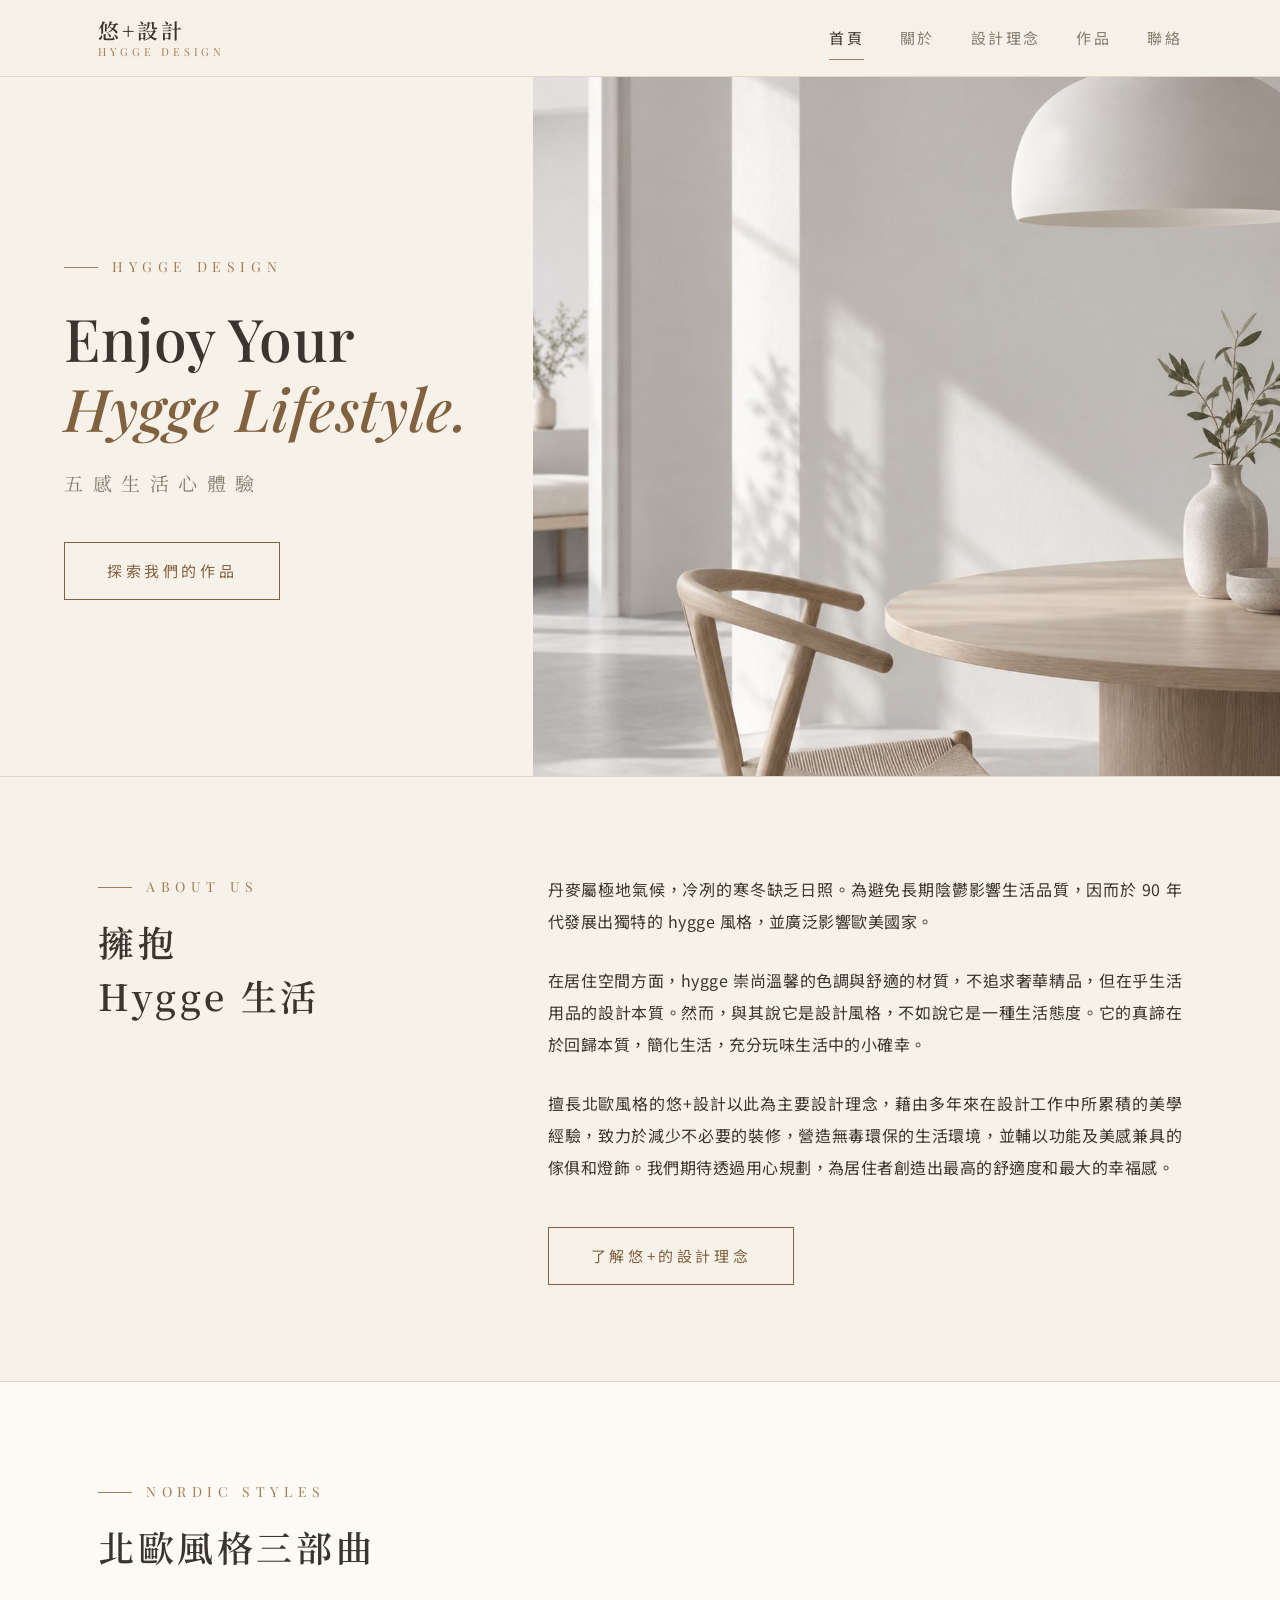
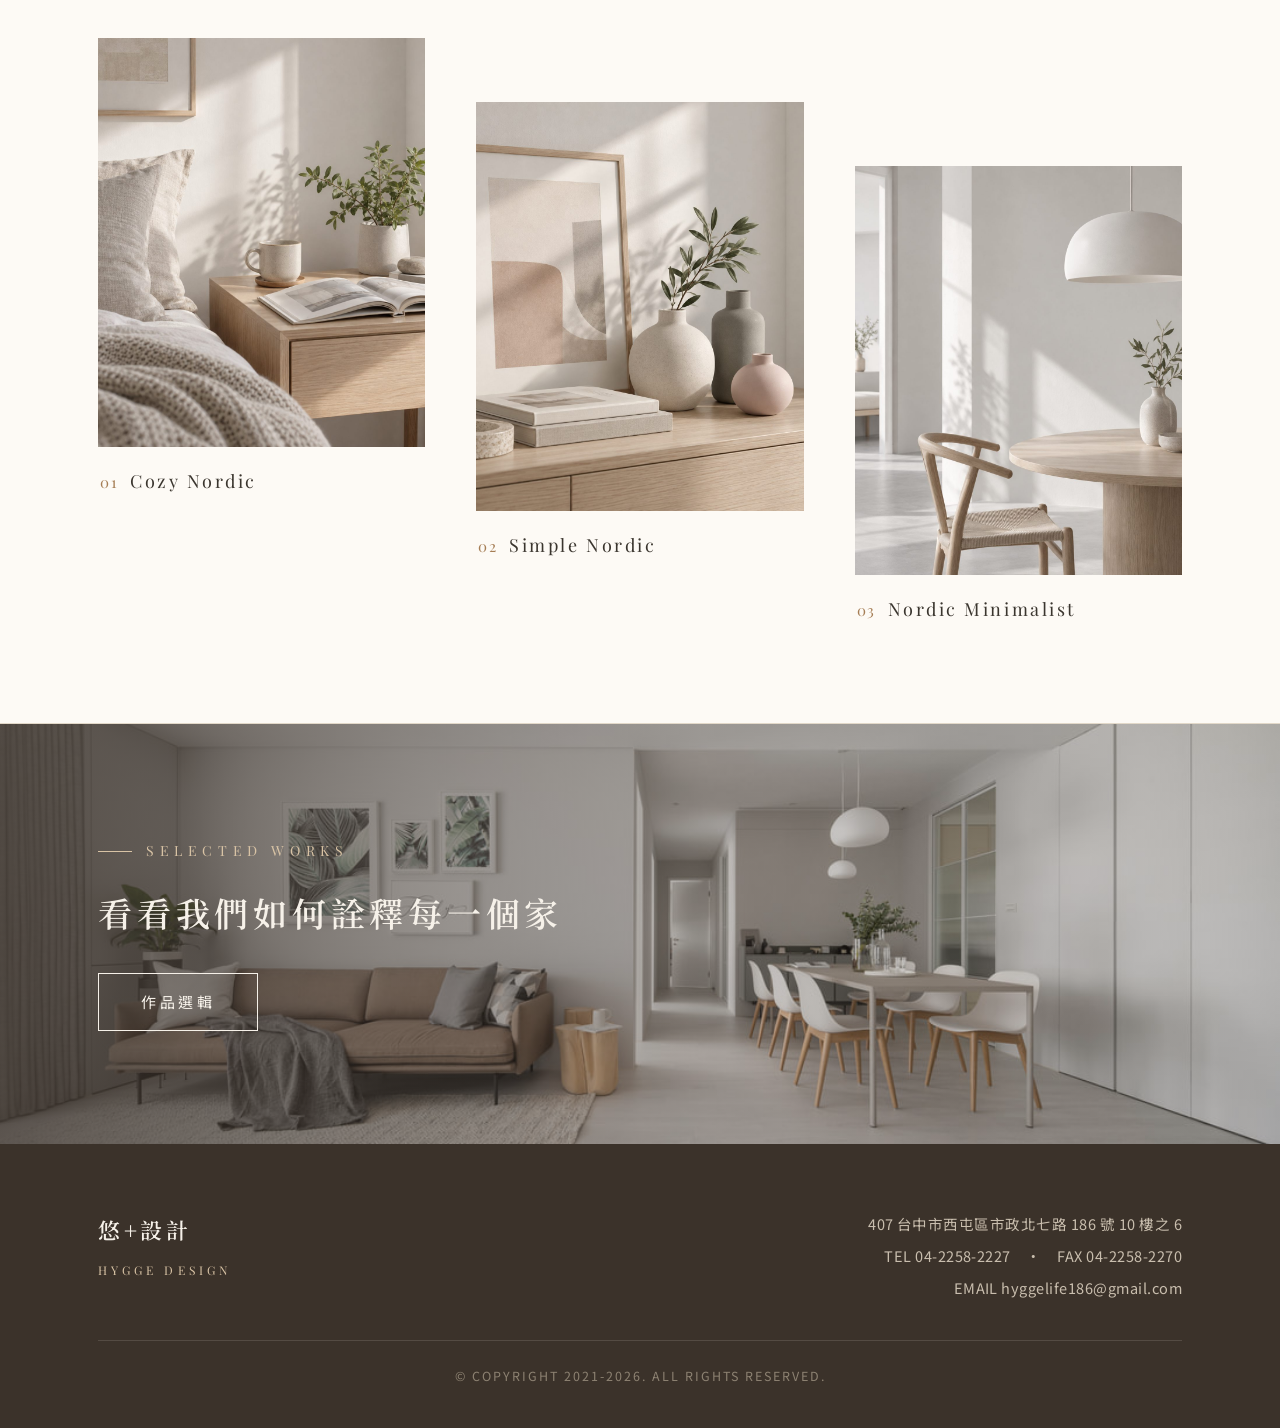
==== index.html @ f3bc7021 "悠+設計 HYGGE DESIGN website Static site rebuilt from the retiring Weebly original, with a local admin " ====
<!DOCTYPE html>
<html lang="zh-Hant">
<head>
<meta charset="utf-8">
<meta name="viewport" content="width=device-width, initial-scale=1">
<title>悠+設計 HYGGE DESIGN - 五感生活心體驗</title>
<meta name="description" content="悠+設計：五感生活心體驗。擅長北歐風格的台中室內設計公司，致力於減少不必要的裝修，營造無毒環保的生活環境。">
<meta name="keywords" content="北歐風,室內設計,hygge,悠+,台中室內設計">
<link rel="canonical" href="https://www.hyggedesign.tw/">
<meta property="og:site_name" content="悠+設計 HYGGE DESIGN">
<meta property="og:title" content="悠+設計 HYGGE DESIGN - 五感生活心體驗">
<meta property="og:description" content="悠+設計：五感生活心體驗。擅長北歐風格的台中室內設計公司，致力於減少不必要的裝修，營造無毒環保的生活環境。">
<meta property="og:url" content="https://www.hyggedesign.tw/">
<meta property="og:image" content="https://www.hyggedesign.tw/assets/img/style-minimal.jpg">
<link rel="icon" href="/assets/favicon.svg" type="image/svg+xml">
<link rel="preconnect" href="https://fonts.googleapis.com">
<link rel="preconnect" href="https://fonts.gstatic.com" crossorigin>
<link href="https://fonts.googleapis.com/css2?family=Noto+Sans+TC:wght@300;400;500;700&family=Noto+Serif+TC:wght@500;600&family=Playfair+Display:wght@500;600&display=swap" rel="stylesheet">
<link rel="stylesheet" href="/assets/style.css">
</head>
<body>

<header class="site-header">
  <div class="container">
    <a class="brand" href="/"><strong>悠+設計</strong><span>Hygge Design</span></a>
    <nav class="site-nav">
      <a href="/" class="active">首頁</a>
      <a href="/about.html">關於</a>
      <a href="/hygge.html">設計理念</a>
      <a href="/works.html">作品</a>
      <a href="/contact.html">聯絡</a>
    </nav>
  </div>
</header>

<section class="hero-split">
  <div class="hero-copy">
    <div class="eyebrow">Hygge Design</div>
    <h1>Enjoy Your<br><em>Hygge Lifestyle.</em></h1>
    <p class="tag">五感生活心體驗</p>
    <div class="btn-row"><a class="btn" href="/works.html">探索我們的作品</a></div>
  </div>
  <div class="hero-media">
    <img src="/assets/img/style-minimal.jpg" alt="">
  </div>
</section>

<section class="section">
  <div class="container split">
    <div class="split-head">
      <div class="eyebrow">About Us</div>
      <h2 class="section-title">擁抱<br>Hygge 生活</h2>
    </div>
    <div>
      <div class="prose">
        <p>丹麥屬極地氣候，冷冽的寒冬缺乏日照。為避免長期陰鬱影響生活品質，因而於 90 年代發展出獨特的 hygge 風格，並廣泛影響歐美國家。</p>
        <p>在居住空間方面，hygge 崇尚溫馨的色調與舒適的材質，不追求奢華精品，但在乎生活用品的設計本質。然而，與其說它是設計風格，不如說它是一種生活態度。它的真諦在於回歸本質，簡化生活，充分玩味生活中的小確幸。</p>
        <p>擅長北歐風格的悠+設計以此為主要設計理念，藉由多年來在設計工作中所累積的美學經驗，致力於減少不必要的裝修，營造無毒環保的生活環境，並輔以功能及美感兼具的傢俱和燈飾。我們期待透過用心規劃，為居住者創造出最高的舒適度和最大的幸福感。</p>
      </div>
      <div class="btn-row"><a class="btn" href="/hygge.html">了解悠+的設計理念</a></div>
    </div>
  </div>
</section>

<section class="section alt">
  <div class="container">
    <div class="eyebrow">Nordic Styles</div>
    <h2 class="section-title">北歐風格三部曲</h2>
    <div class="style-grid">
      <figure class="style-card">
        <div class="ph"><img src="/assets/img/style-cozy.jpg" alt="Cozy Nordic" loading="lazy"></div>
        <figcaption><span class="no">01</span><span class="name">Cozy Nordic</span></figcaption>
      </figure>
      <figure class="style-card">
        <div class="ph"><img src="/assets/img/style-simple.jpg" alt="Simple Nordic" loading="lazy"></div>
        <figcaption><span class="no">02</span><span class="name">Simple Nordic</span></figcaption>
      </figure>
      <figure class="style-card">
        <div class="ph"><img src="/assets/img/style-minimal.jpg" alt="Nordic Minimalist" loading="lazy"></div>
        <figcaption><span class="no">03</span><span class="name">Nordic Minimalist</span></figcaption>
      </figure>
    </div>
  </div>
</section>

<section class="teaser">
  <img src="/assets/img/projects/1/01.jpg" alt="" loading="lazy">
  <div class="container">
    <div class="eyebrow">Selected Works</div>
    <h2>看看我們如何詮釋每一個家</h2>
    <a class="btn" href="/works.html">作品選輯</a>
  </div>
</section>

<footer class="site-footer">
  <div class="container">
    <div class="cols">
      <div class="brandline">悠+設計<span>Hygge Design</span></div>
      <div class="info">
        407 台中市西屯區市政北七路 186 號 10 樓之 6<br>
        TEL <a href="tel:0422582227">04-2258-2227</a>　·　FAX 04-2258-2270<br>
        EMAIL <a href="mailto:hyggelife186@gmail.com">hyggelife186@gmail.com</a>
      </div>
    </div>
    <p class="copy">© COPYRIGHT 2021-2026. ALL RIGHTS RESERVED.</p>
  </div>
</footer>

</body>
</html>
---- assets/style.css ----
/* 悠+設計 HYGGE DESIGN — 前台樣式（溫暖木質編輯風）
   米白底＋大地木色，雜誌式不對稱版面。改後台 admin/ui.html 的主色時記得一起改。 */
:root {
  --bg: #f6f1e9;
  --surface: #fdfaf5;
  --ink: #3a352e;
  --soft: #857c6e;
  --line: #e2d8c8;
  --accent: #a57d54;
  --accent-dark: #82613f;
  --footer-bg: #3b322a;
  --serif: "Playfair Display", "Noto Serif TC", serif;
  --serif-tc: "Noto Serif TC", "Playfair Display", serif;
  --sans: "Noto Sans TC", "PingFang TC", "Microsoft JhengHei", sans-serif;
}
* { box-sizing: border-box; margin: 0; padding: 0; }
html { scroll-behavior: smooth; }
body {
  font-family: var(--sans);
  background: var(--bg);
  color: var(--ink);
  font-size: 16px;
  line-height: 2;
  letter-spacing: 0.03em;
  -webkit-font-smoothing: antialiased;
}
img { max-width: 100%; display: block; }
a { color: inherit; text-decoration: none; }
.container { max-width: 1140px; margin: 0 auto; padding: 0 28px; }
.narrow { max-width: 780px; }

/* ---------- 頁首 ---------- */
.site-header {
  position: sticky; top: 0; z-index: 50;
  background: #f6f1e9e6; backdrop-filter: blur(10px);
  border-bottom: 1px solid var(--line);
}
.site-header .container {
  display: flex; align-items: center; justify-content: space-between;
  height: 76px;
}
.brand { display: flex; flex-direction: column; line-height: 1.3; }
.brand strong { font-family: var(--serif-tc); font-size: 21px; font-weight: 600; letter-spacing: 0.14em; }
.brand span { font-family: var(--serif); font-size: 11px; color: var(--accent); letter-spacing: 0.34em; text-transform: uppercase; }
.site-nav { display: flex; align-items: center; gap: 36px; }
.site-nav a { font-size: 15px; color: var(--soft); letter-spacing: 0.16em; padding: 6px 0; border-bottom: 1.5px solid transparent; transition: color .2s, border-color .2s; }
.site-nav a:hover { color: var(--ink); }
.site-nav a.active { color: var(--ink); border-bottom-color: var(--accent); }

/* ---------- 首頁主視覺（左文右影） ---------- */
.hero-split { display: grid; grid-template-columns: 5fr 7fr; min-height: min(82vh, 700px); border-bottom: 1px solid var(--line); }
.hero-copy {
  display: flex; flex-direction: column; justify-content: center;
  padding: 60px clamp(28px, 5vw, 72px);
  background: var(--bg);
}
.hero-copy .eyebrow { margin-bottom: 22px; }
.hero-copy h1 {
  font-family: var(--serif); font-weight: 500;
  font-size: clamp(38px, 4.6vw, 62px); line-height: 1.18; letter-spacing: 0.01em;
}
.hero-copy h1 em { font-style: italic; color: var(--accent-dark); }
.hero-copy .tag { margin-top: 22px; font-family: var(--serif-tc); font-size: clamp(16px, 1.6vw, 19px); letter-spacing: 0.5em; color: var(--soft); }
.hero-copy .btn-row { margin-top: 40px; }
.hero-media { position: relative; overflow: hidden; background: #26221d; }
.hero-media video, .hero-media img { position: absolute; inset: 0; width: 100%; height: 100%; object-fit: cover; }

/* ---------- 區塊 ---------- */
.section { padding: 96px 0; }
.section.alt { background: var(--surface); border-top: 1px solid var(--line); border-bottom: 1px solid var(--line); }
.eyebrow {
  font-family: var(--serif); font-size: 14px; letter-spacing: 0.4em; text-transform: uppercase;
  color: var(--accent); display: flex; align-items: center; gap: 14px;
}
.eyebrow::before { content: ""; width: 34px; height: 1px; background: var(--accent); flex: none; }
.center .eyebrow { justify-content: center; }
.center .eyebrow::after { content: ""; width: 34px; height: 1px; background: var(--accent); flex: none; }
.section-title { font-family: var(--serif-tc); font-size: clamp(26px, 3.6vw, 36px); font-weight: 600; letter-spacing: 0.1em; line-height: 1.5; margin: 14px 0 30px; }
.center { text-align: center; }
.prose p { margin-bottom: 1.7em; text-align: justify; }
.prose p:last-child { margin-bottom: 0; }
.prose h3 {
  font-family: var(--serif-tc); font-size: 21px; font-weight: 600; letter-spacing: 0.16em;
  color: var(--accent-dark); margin: 2.6em 0 1em; display: flex; align-items: center; gap: 16px;
}
.prose h3::after { content: ""; height: 1px; background: var(--line); flex: 1; }

/* 雜誌式左右欄：左標題、右內文 */
.split { display: grid; grid-template-columns: 1fr 1.7fr; gap: clamp(32px, 6vw, 90px); align-items: start; }
.split-head { position: sticky; top: 108px; }
.split-head .section-title { margin-bottom: 0; }

/* ---------- 風格卡片（錯落） ---------- */
.style-grid { display: grid; grid-template-columns: repeat(3, 1fr); gap: clamp(24px, 4vw, 56px); margin-top: 64px; align-items: start; }
.style-card { background: none; }
.style-card:nth-child(2) { margin-top: 64px; }
.style-card:nth-child(3) { margin-top: 128px; }
.style-card .ph { aspect-ratio: 4 / 5; overflow: hidden; }
.style-card img { width: 100%; height: 100%; object-fit: cover; transition: transform .6s ease; }
.style-card:hover img { transform: scale(1.04); }
.style-card figcaption { padding: 16px 2px 0; display: flex; align-items: baseline; gap: 12px; }
.style-card .no { font-family: var(--serif); font-size: 15px; color: var(--accent); letter-spacing: 0.1em; }
.style-card .name { font-family: var(--serif); font-size: 18px; letter-spacing: 0.14em; }

/* ---------- 全幅作品導引 ---------- */
.teaser { position: relative; min-height: 420px; display: flex; align-items: center; overflow: hidden; }
.teaser > img { position: absolute; inset: 0; width: 100%; height: 100%; object-fit: cover; }
.teaser::after { content: ""; position: absolute; inset: 0; background: linear-gradient(90deg, #3b322acc 0%, #3b322a55 55%, #3b322a22 100%); }
.teaser .container { position: relative; z-index: 2; color: #f6f1e9; width: 100%; }
.teaser .eyebrow { color: #d8c3a5; }
.teaser .eyebrow::before { background: #d8c3a5; }
.teaser h2 { font-family: var(--serif-tc); font-size: clamp(24px, 3.4vw, 34px); font-weight: 600; letter-spacing: 0.14em; margin: 14px 0 26px; }
.teaser .btn { border-color: #f6f1e9; color: #f6f1e9; }
.teaser .btn:hover { background: #f6f1e9; color: var(--ink); }

/* ---------- 內頁橫幅 ---------- */
.page-banner { position: relative; height: 340px; overflow: hidden; background: #26221d; }
.page-banner img { width: 100%; height: 100%; object-fit: cover; opacity: 0.8; }
.page-banner::after { content: ""; position: absolute; inset: 0; background: linear-gradient(180deg, #26221d11 30%, #26221d99 100%); }
.page-banner .banner-text {
  position: absolute; z-index: 2; inset: 0;
  display: flex; flex-direction: column; justify-content: center; align-items: center; text-align: center; color: #f6f1e9;
}
.page-banner h1 { font-family: var(--serif); font-weight: 500; font-size: clamp(32px, 5vw, 52px); letter-spacing: 0.06em; }
.page-banner p { font-family: var(--serif-tc); letter-spacing: 0.5em; text-indent: 0.5em; margin-top: 12px; color: #f6f1e9cc; }

/* ---------- 圖片列 ---------- */
.img-pair { display: grid; grid-template-columns: 1fr 1fr; gap: 28px; margin: 52px 0; }
.img-pair img { width: 100%; }
.img-wide { margin: 52px 0; }
.img-wide img { width: 100%; }

/* ---------- 獎項 ---------- */
.awards { margin-top: 24px; display: grid; grid-template-columns: 1fr 1fr; gap: 12px 48px; list-style: none; }
.awards li { padding: 10px 0 10px 30px; position: relative; border-bottom: 1px solid var(--line); }
.awards li::before { content: "✦"; position: absolute; left: 2px; color: var(--accent); }

/* ---------- 按鈕 ---------- */
.btn {
  display: inline-block; padding: 13px 42px; font-size: 15px; letter-spacing: 0.24em;
  border: 1px solid var(--accent-dark); color: var(--accent-dark); background: none;
  transition: background .25s, color .25s; cursor: pointer; font-family: inherit;
}
.btn:hover { background: var(--accent-dark); color: #f6f1e9; }
.btn-row { margin-top: 44px; display: flex; gap: 16px; flex-wrap: wrap; }
.center .btn-row, .center.btn-row { justify-content: center; }

/* ---------- 作品 ---------- */
.project-grid { display: grid; grid-template-columns: 1fr 1fr; gap: 48px; margin-top: 56px; }
.project-card { display: block; }
.project-card .ph { aspect-ratio: 3 / 2; overflow: hidden; }
.project-card img { width: 100%; height: 100%; object-fit: cover; transition: transform .6s ease; }
.project-card:hover img { transform: scale(1.04); }
.project-card .cap { padding: 16px 2px 0; display: flex; align-items: baseline; gap: 12px; }
.project-card .cap .no { font-family: var(--serif); font-size: 15px; color: var(--accent); }
.project-card .cap h3 { font-family: var(--serif-tc); font-size: 19px; font-weight: 600; letter-spacing: 0.14em; }
.project-card .cap p { font-size: 14px; color: var(--soft); }
.gallery { display: grid; grid-template-columns: 1fr 1fr; gap: 26px; margin-top: 52px; }
.gallery a { display: block; overflow: hidden; cursor: zoom-in; }
.gallery img { width: 100%; height: 100%; object-fit: cover; aspect-ratio: 3 / 2; transition: transform .6s ease; }
.gallery a:hover img { transform: scale(1.03); }
.back-link { display: inline-block; margin-top: 56px; font-size: 15px; letter-spacing: 0.18em; color: var(--soft); }
.back-link:hover { color: var(--accent-dark); }

/* ---------- 燈箱 ---------- */
.lightbox {
  position: fixed; inset: 0; z-index: 99; background: #26221dc9;
  backdrop-filter: blur(6px);
  display: flex; align-items: center; justify-content: center; padding: 40px;
  opacity: 0; pointer-events: none; transition: opacity .25s;
}
.lightbox.open { opacity: 1; pointer-events: auto; }
.lightbox img { max-width: 100%; max-height: 100%; box-shadow: 0 20px 80px #000a; }
.lightbox .lb-close { position: absolute; top: 18px; right: 26px; font-size: 34px; color: #f6f1e9; cursor: pointer; background: none; border: 0; line-height: 1; }
.lightbox .lb-prev, .lightbox .lb-next {
  position: absolute; top: 50%; transform: translateY(-50%);
  font-size: 40px; color: #f6f1e9cc; cursor: pointer; background: none; border: 0; padding: 20px;
}
.lightbox .lb-prev { left: 6px; }
.lightbox .lb-next { right: 6px; }
.lightbox .lb-prev:hover, .lightbox .lb-next:hover { color: #fff; }

/* ---------- 聯絡 ---------- */
.contact-grid { display: grid; grid-template-columns: 1fr 1.2fr; gap: 56px; margin-top: 52px; align-items: start; }
.contact-list { list-style: none; }
.contact-list li { display: flex; gap: 16px; padding: 16px 0; border-bottom: 1px solid var(--line); }
.contact-list .k { font-family: var(--serif); letter-spacing: 0.22em; color: var(--accent); min-width: 78px; font-size: 13px; padding-top: 4px; text-transform: uppercase; }
.contact-list a:hover { color: var(--accent-dark); }
.map-frame { aspect-ratio: 4 / 3; filter: sepia(0.18) saturate(0.9); }
.map-frame iframe { width: 100%; height: 100%; border: 0; display: block; }

/* ---------- 頁尾 ---------- */
.site-footer { background: var(--footer-bg); color: #c9beae; padding: 64px 0 40px; }
.site-footer .cols {
  display: grid; grid-template-columns: 1fr auto; gap: 28px; align-items: start;
  padding-bottom: 36px; border-bottom: 1px solid #f6f1e922; margin-bottom: 22px;
}
.site-footer .brandline { font-family: var(--serif-tc); font-size: 22px; font-weight: 600; letter-spacing: 0.16em; color: #f6f1e9; }
.site-footer .brandline span { display: block; font-family: var(--serif); font-size: 12px; font-weight: 400; letter-spacing: 0.34em; color: #d8c3a5; text-transform: uppercase; margin-top: 6px; }
.site-footer .info { font-size: 14.5px; line-height: 2.2; text-align: right; }
.site-footer a:hover { color: #f6f1e9; }
.site-footer .copy { font-size: 12.5px; letter-spacing: 0.16em; color: #8d8272; text-align: center; }

/* ---------- 響應式 ---------- */
@media (max-width: 900px) {
  .site-header .container { height: auto; flex-direction: column; padding-top: 14px; padding-bottom: 12px; gap: 8px; }
  .site-nav { gap: 22px; }
  .hero-split { grid-template-columns: 1fr; min-height: 0; }
  .hero-copy { padding: 56px 28px; text-align: center; align-items: center; }
  .hero-media { height: 46vh; }
  .split { grid-template-columns: 1fr; }
  .split-head { position: static; }
  .style-grid { grid-template-columns: 1fr; max-width: 460px; margin-left: auto; margin-right: auto; }
  .style-card:nth-child(2), .style-card:nth-child(3) { margin-top: 0; }
  .img-pair, .gallery, .contact-grid, .awards, .project-grid { grid-template-columns: 1fr; }
  .section { padding: 64px 0; }
  .site-footer .cols { grid-template-columns: 1fr; }
  .site-footer .info { text-align: left; }
}
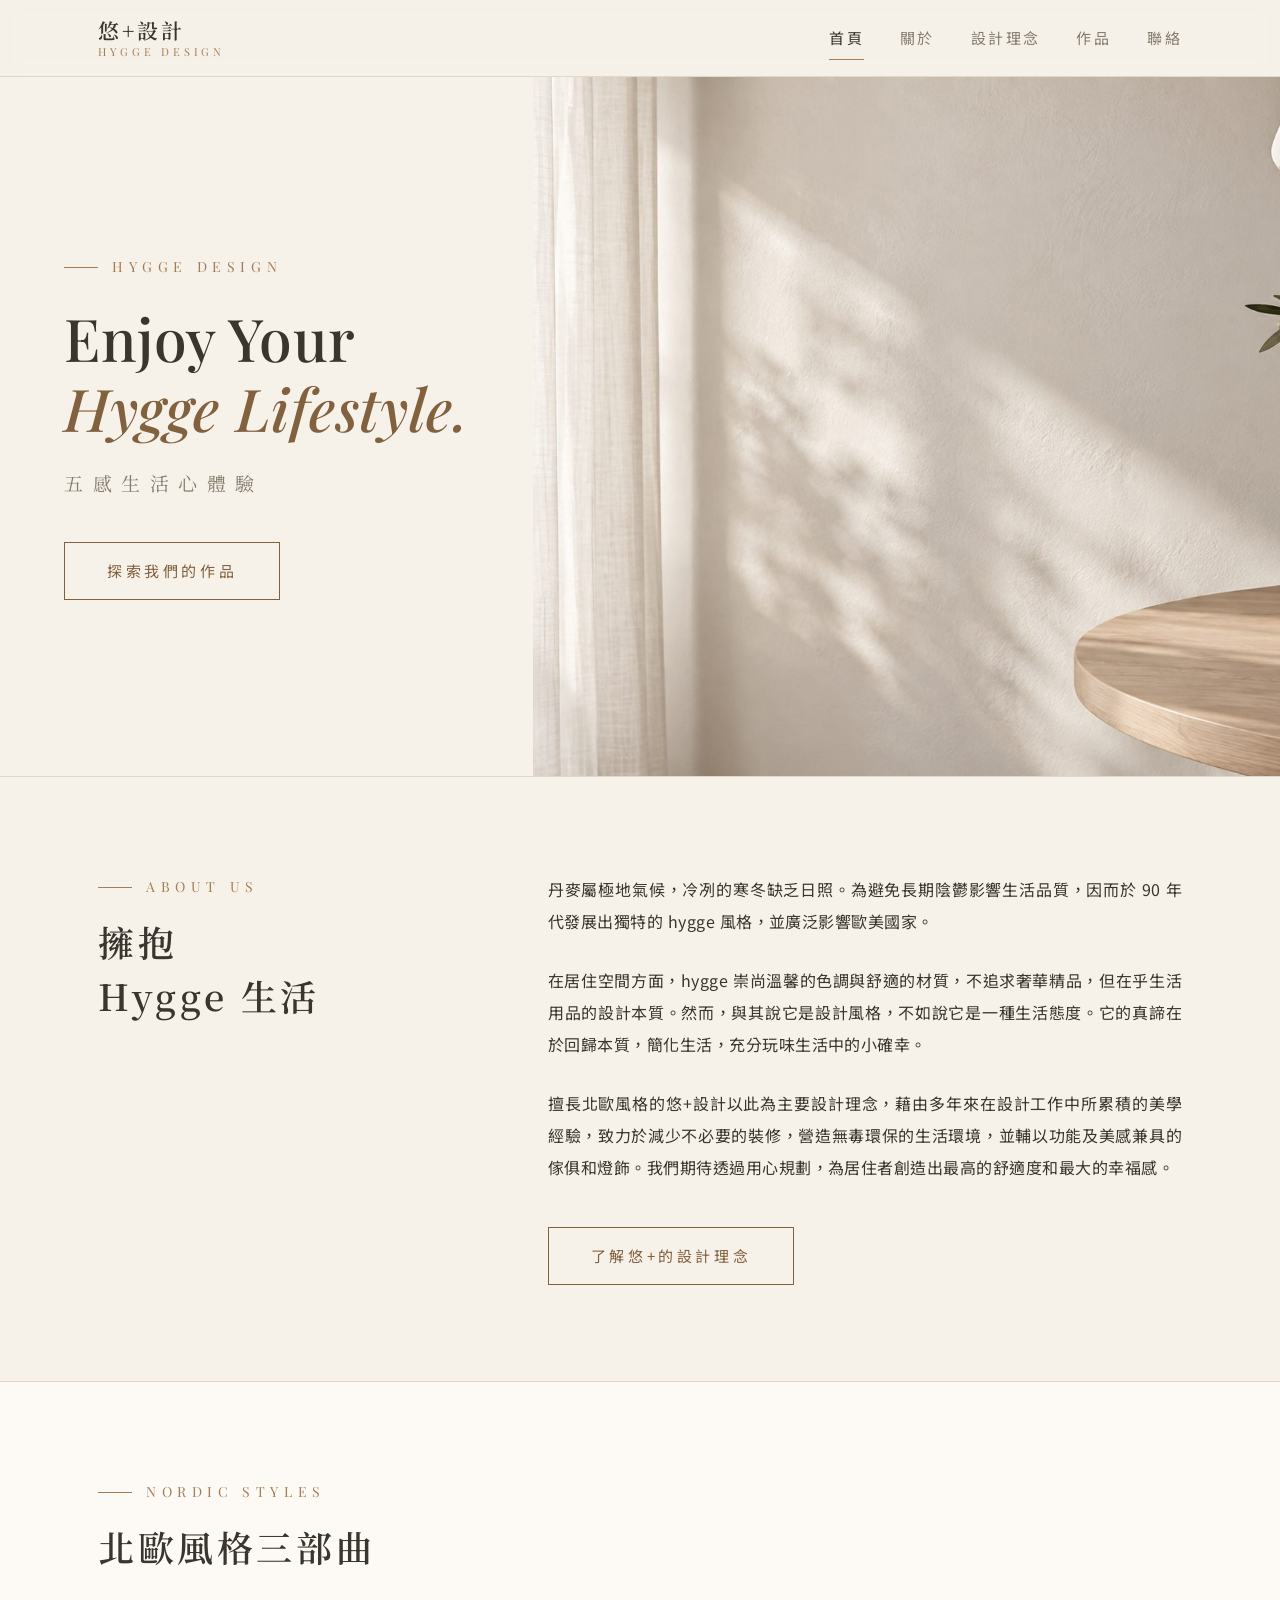
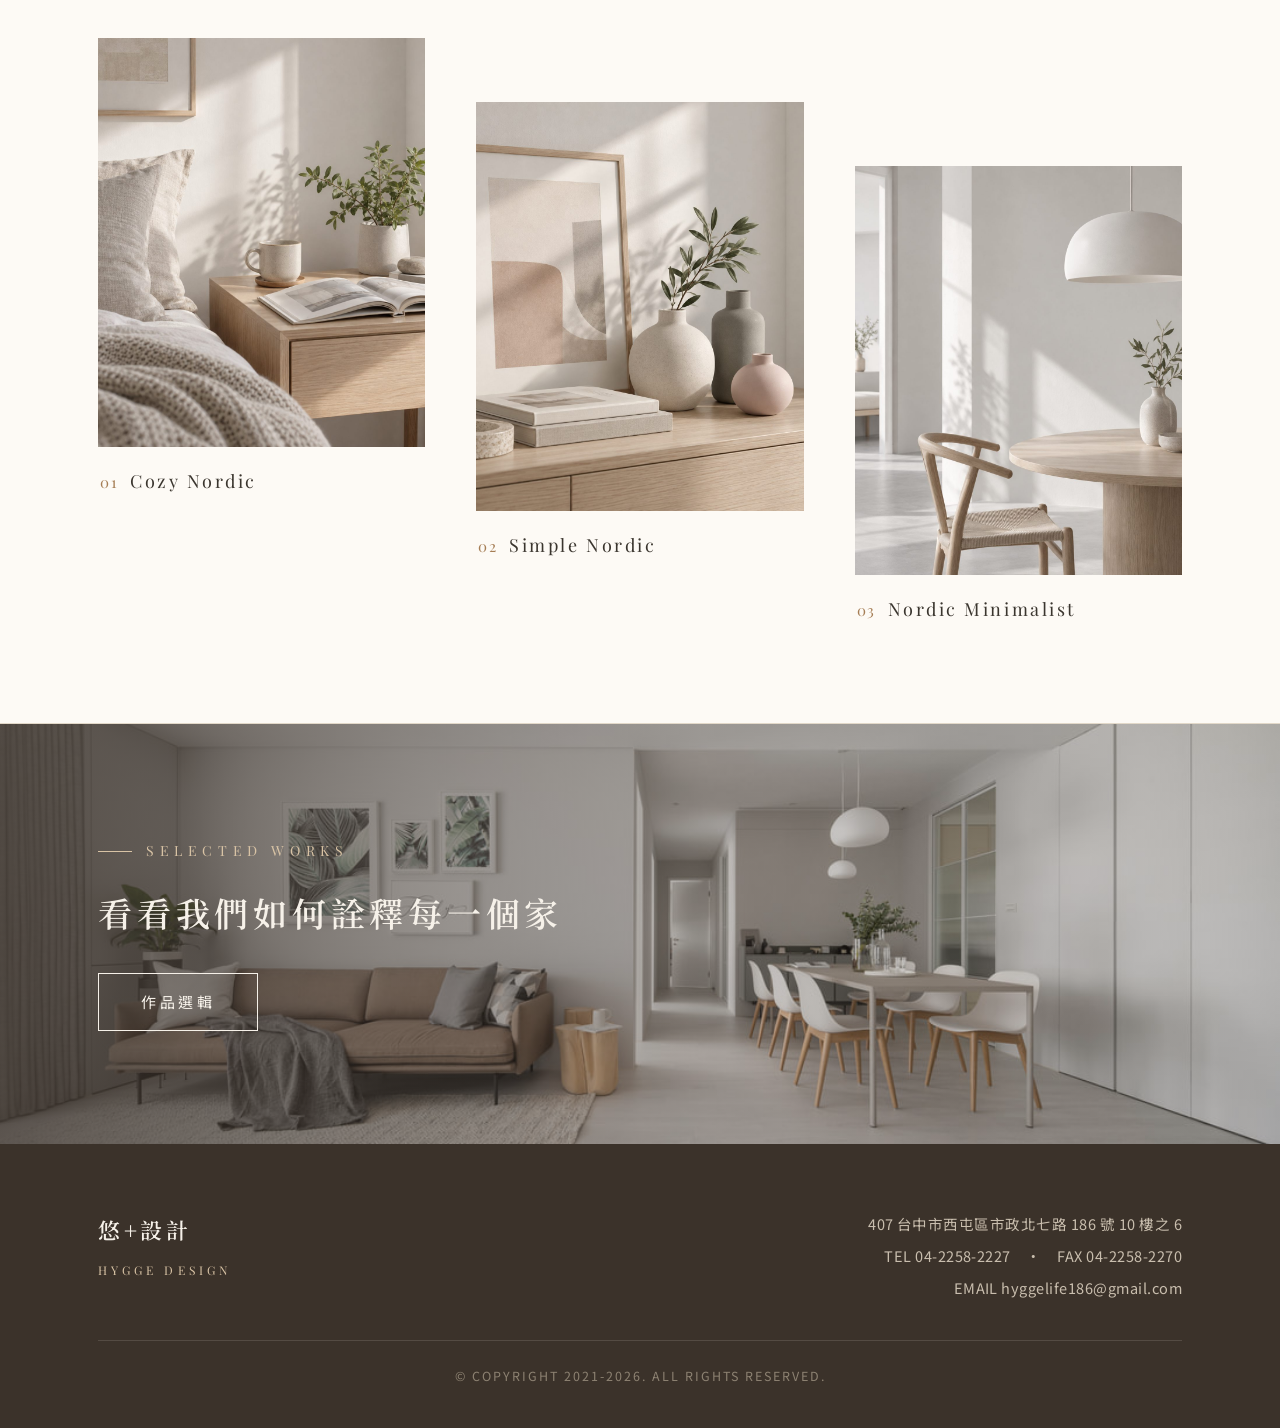
==== commit a94c3588: "Add the hero video and poster Phyllis generated Self-made footage replaces the retired Weebly stock " ====
--- a/index.html
+++ b/index.html
@@ -11,8 +11,8 @@
 <meta property="og:title" content="悠+設計 HYGGE DESIGN - 五感生活心體驗">
 <meta property="og:description" content="悠+設計：五感生活心體驗。擅長北歐風格的台中室內設計公司，致力於減少不必要的裝修，營造無毒環保的生活環境。">
 <meta property="og:url" content="https://www.hyggedesign.tw/">
-<meta property="og:image" content="https://www.hyggedesign.tw/assets/img/style-minimal.jpg">
-<link rel="icon" href="/assets/favicon.svg" type="image/svg+xml">
+<meta property="og:image" content="https://www.hyggedesign.tw/assets/img/hero.jpg">
+<link rel="icon" href="/assets/favicon.ico" type="image/x-icon">
 <link rel="preconnect" href="https://fonts.googleapis.com">
 <link rel="preconnect" href="https://fonts.gstatic.com" crossorigin>
 <link href="https://fonts.googleapis.com/css2?family=Noto+Sans+TC:wght@300;400;500;700&family=Noto+Serif+TC:wght@500;600&family=Playfair+Display:wght@500;600&display=swap" rel="stylesheet">
@@ -41,7 +41,9 @@
     <div class="btn-row"><a class="btn" href="/works.html">探索我們的作品</a></div>
   </div>
   <div class="hero-media">
-    <img src="/assets/img/style-minimal.jpg" alt="">
+    <video autoplay muted loop playsinline preload="metadata" poster="/assets/img/hero.jpg">
+      <source src="/assets/video/hero.mp4" type="video/mp4">
+    </video>
   </div>
 </section>
 
--- a/assets/style.css
+++ b/assets/style.css
@@ -132,8 +132,14 @@
 
 /* ---------- 獎項 ---------- */
 .awards { margin-top: 24px; display: grid; grid-template-columns: 1fr 1fr; gap: 12px 48px; list-style: none; }
-.awards li { padding: 10px 0 10px 30px; position: relative; border-bottom: 1px solid var(--line); }
+.awards li { padding: 10px 0 10px 30px; position: relative; border-bottom: 1px solid var(--line); line-height: 1.7; }
 .awards li::before { content: "✦"; position: absolute; left: 2px; color: var(--accent); }
+.nowrap { white-space: nowrap; }
+/* 獎項的中文名稱固定換到第二行，從（）處斷行 */
+.awards .nowrap { display: block; color: var(--soft); }
+/* 獎項標誌集合圖：本身是白底，用白色卡片框起來才不會浮在米色背景上 */
+.awards-logos { background: #fff; border: 1px solid var(--line); padding: 36px 40px; margin-top: 48px; display: flex; justify-content: center; }
+.awards-logos img { max-width: 520px; width: 100%; }
 
 /* ---------- 按鈕 ---------- */
 .btn {
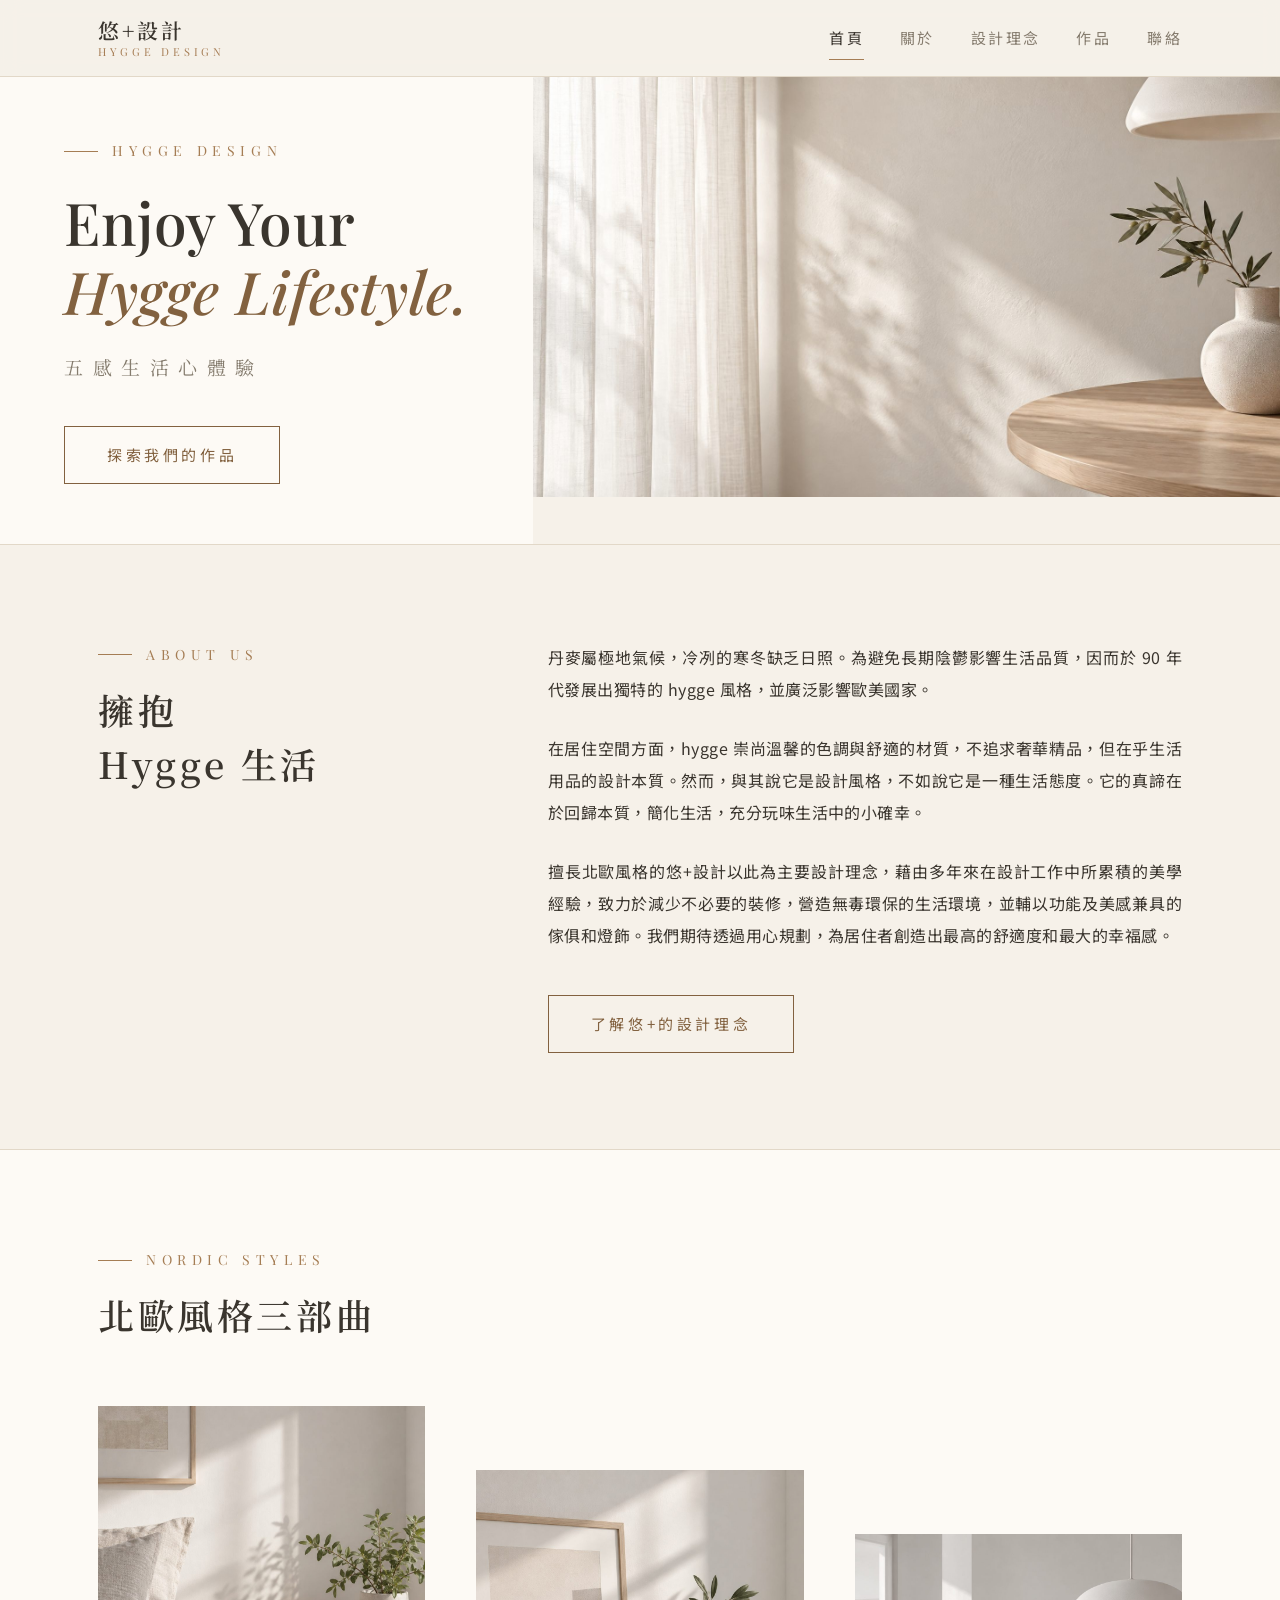
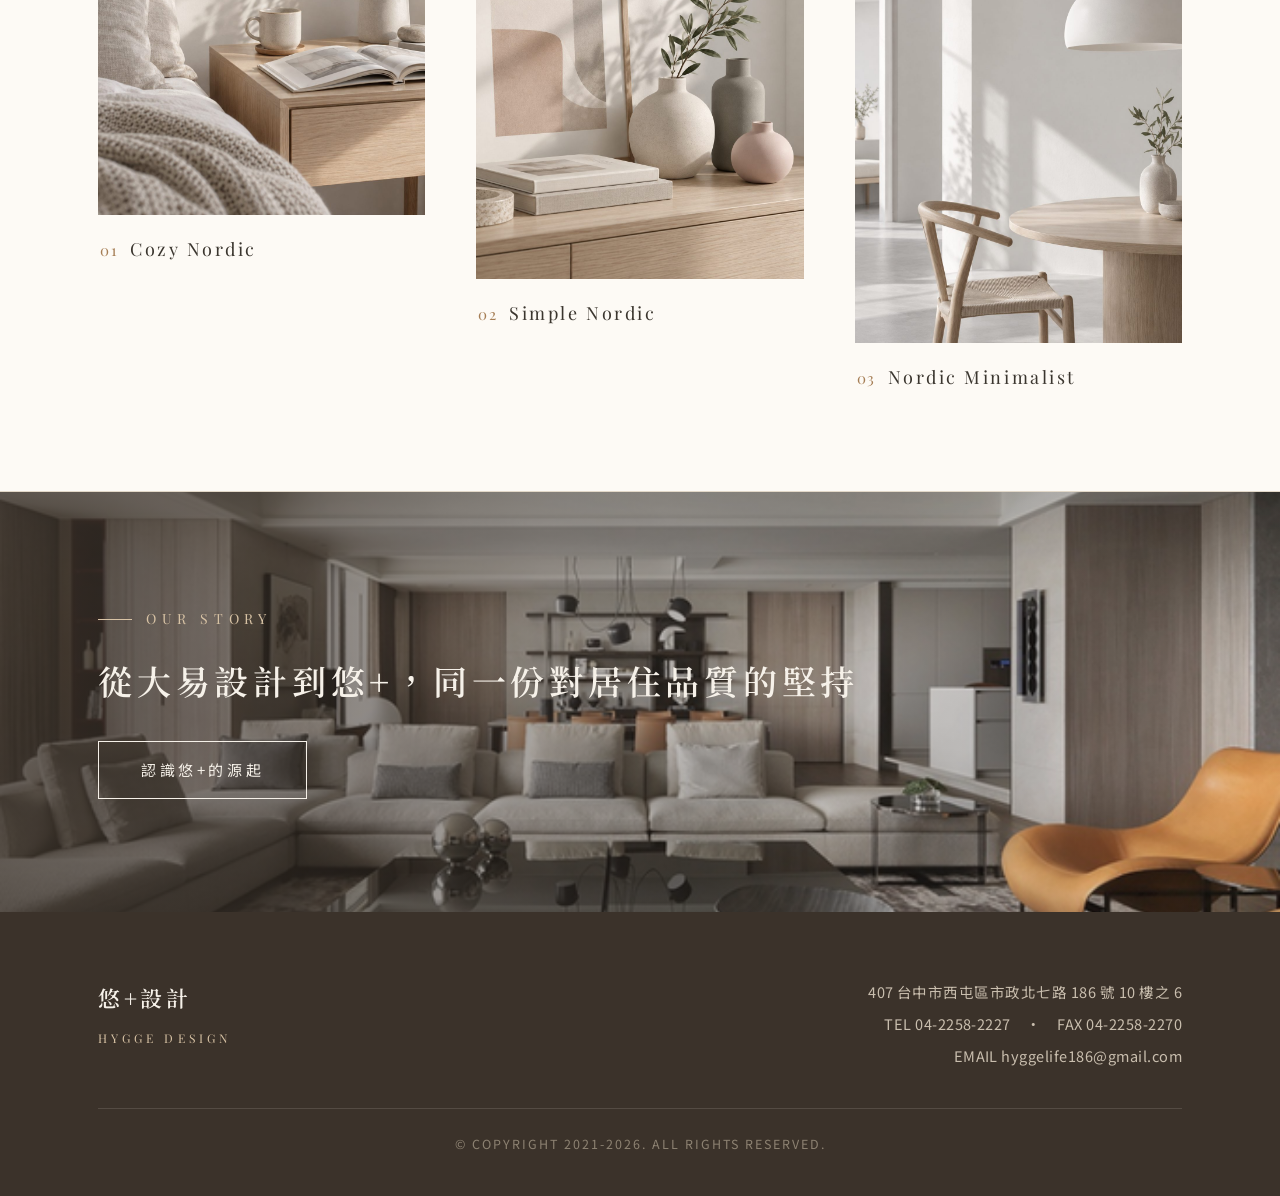
==== commit 6ab47419: "Story teaser + uncropped 16:9 hero video Two homepage refinements per Phyllis: the bottom band becom" ====
--- a/index.html
+++ b/index.html
@@ -86,11 +86,11 @@
 </section>
 
 <section class="teaser">
-  <img src="/assets/img/projects/1/01.jpg" alt="" loading="lazy">
+  <img src="/assets/img/about-2.png" alt="" loading="lazy">
   <div class="container">
-    <div class="eyebrow">Selected Works</div>
-    <h2>看看我們如何詮釋每一個家</h2>
-    <a class="btn" href="/works.html">作品選輯</a>
+    <div class="eyebrow">Our Story</div>
+    <h2>從大易設計到悠+，同一份對居住品質的堅持</h2>
+    <a class="btn" href="/about.html">認識悠+的源起</a>
   </div>
 </section>
 
--- a/assets/style.css
+++ b/assets/style.css
@@ -48,11 +48,11 @@
 .site-nav a.active { color: var(--ink); border-bottom-color: var(--accent); }
 
 /* ---------- 首頁主視覺（左文右影） ---------- */
-.hero-split { display: grid; grid-template-columns: 5fr 7fr; min-height: min(82vh, 700px); border-bottom: 1px solid var(--line); }
+.hero-split { display: grid; grid-template-columns: 5fr 7fr; border-bottom: 1px solid var(--line); }
 .hero-copy {
   display: flex; flex-direction: column; justify-content: center;
   padding: 60px clamp(28px, 5vw, 72px);
-  background: var(--bg);
+  background: var(--surface); /* 與「北歐風格三部曲」區塊同一個米白 */
 }
 .hero-copy .eyebrow { margin-bottom: 22px; }
 .hero-copy h1 {
@@ -62,7 +62,7 @@
 .hero-copy h1 em { font-style: italic; color: var(--accent-dark); }
 .hero-copy .tag { margin-top: 22px; font-family: var(--serif-tc); font-size: clamp(16px, 1.6vw, 19px); letter-spacing: 0.5em; color: var(--soft); }
 .hero-copy .btn-row { margin-top: 40px; }
-.hero-media { position: relative; overflow: hidden; background: #26221d; }
+.hero-media { position: relative; overflow: hidden; background: #26221d; aspect-ratio: 16 / 9; }
 .hero-media video, .hero-media img { position: absolute; inset: 0; width: 100%; height: 100%; object-fit: cover; }
 
 /* ---------- 區塊 ---------- */
@@ -113,17 +113,6 @@
 .teaser .btn { border-color: #f6f1e9; color: #f6f1e9; }
 .teaser .btn:hover { background: #f6f1e9; color: var(--ink); }
 
-/* ---------- 內頁橫幅 ---------- */
-.page-banner { position: relative; height: 340px; overflow: hidden; background: #26221d; }
-.page-banner img { width: 100%; height: 100%; object-fit: cover; opacity: 0.8; }
-.page-banner::after { content: ""; position: absolute; inset: 0; background: linear-gradient(180deg, #26221d11 30%, #26221d99 100%); }
-.page-banner .banner-text {
-  position: absolute; z-index: 2; inset: 0;
-  display: flex; flex-direction: column; justify-content: center; align-items: center; text-align: center; color: #f6f1e9;
-}
-.page-banner h1 { font-family: var(--serif); font-weight: 500; font-size: clamp(32px, 5vw, 52px); letter-spacing: 0.06em; }
-.page-banner p { font-family: var(--serif-tc); letter-spacing: 0.5em; text-indent: 0.5em; margin-top: 12px; color: #f6f1e9cc; }
-
 /* ---------- 圖片列 ---------- */
 .img-pair { display: grid; grid-template-columns: 1fr 1fr; gap: 28px; margin: 52px 0; }
 .img-pair img { width: 100%; }
@@ -147,7 +136,7 @@
   border: 1px solid var(--accent-dark); color: var(--accent-dark); background: none;
   transition: background .25s, color .25s; cursor: pointer; font-family: inherit;
 }
-.btn:hover { background: var(--accent-dark); color: #f6f1e9; }
+.btn:hover { background: var(--footer-bg); border-color: var(--footer-bg); color: #f6f1e9; }
 .btn-row { margin-top: 44px; display: flex; gap: 16px; flex-wrap: wrap; }
 .center .btn-row, .center.btn-row { justify-content: center; }
 
@@ -194,6 +183,9 @@
 .contact-list a:hover { color: var(--accent-dark); }
 .map-frame { aspect-ratio: 4 / 3; filter: sepia(0.18) saturate(0.9); }
 .map-frame iframe { width: 100%; height: 100%; border: 0; display: block; }
+.map-illustration { display: block; border: 1px solid var(--line); background: var(--surface); padding: 3px; }
+.map-illustration img { width: 100%; }
+.map-illustration + .btn-row { margin-top: 24px; }
 
 /* ---------- 頁尾 ---------- */
 .site-footer { background: var(--footer-bg); color: #c9beae; padding: 64px 0 40px; }
@@ -211,9 +203,8 @@
 @media (max-width: 900px) {
   .site-header .container { height: auto; flex-direction: column; padding-top: 14px; padding-bottom: 12px; gap: 8px; }
   .site-nav { gap: 22px; }
-  .hero-split { grid-template-columns: 1fr; min-height: 0; }
+  .hero-split { grid-template-columns: 1fr; }
   .hero-copy { padding: 56px 28px; text-align: center; align-items: center; }
-  .hero-media { height: 46vh; }
   .split { grid-template-columns: 1fr; }
   .split-head { position: static; }
   .style-grid { grid-template-columns: 1fr; max-width: 460px; margin-left: auto; margin-right: auto; }
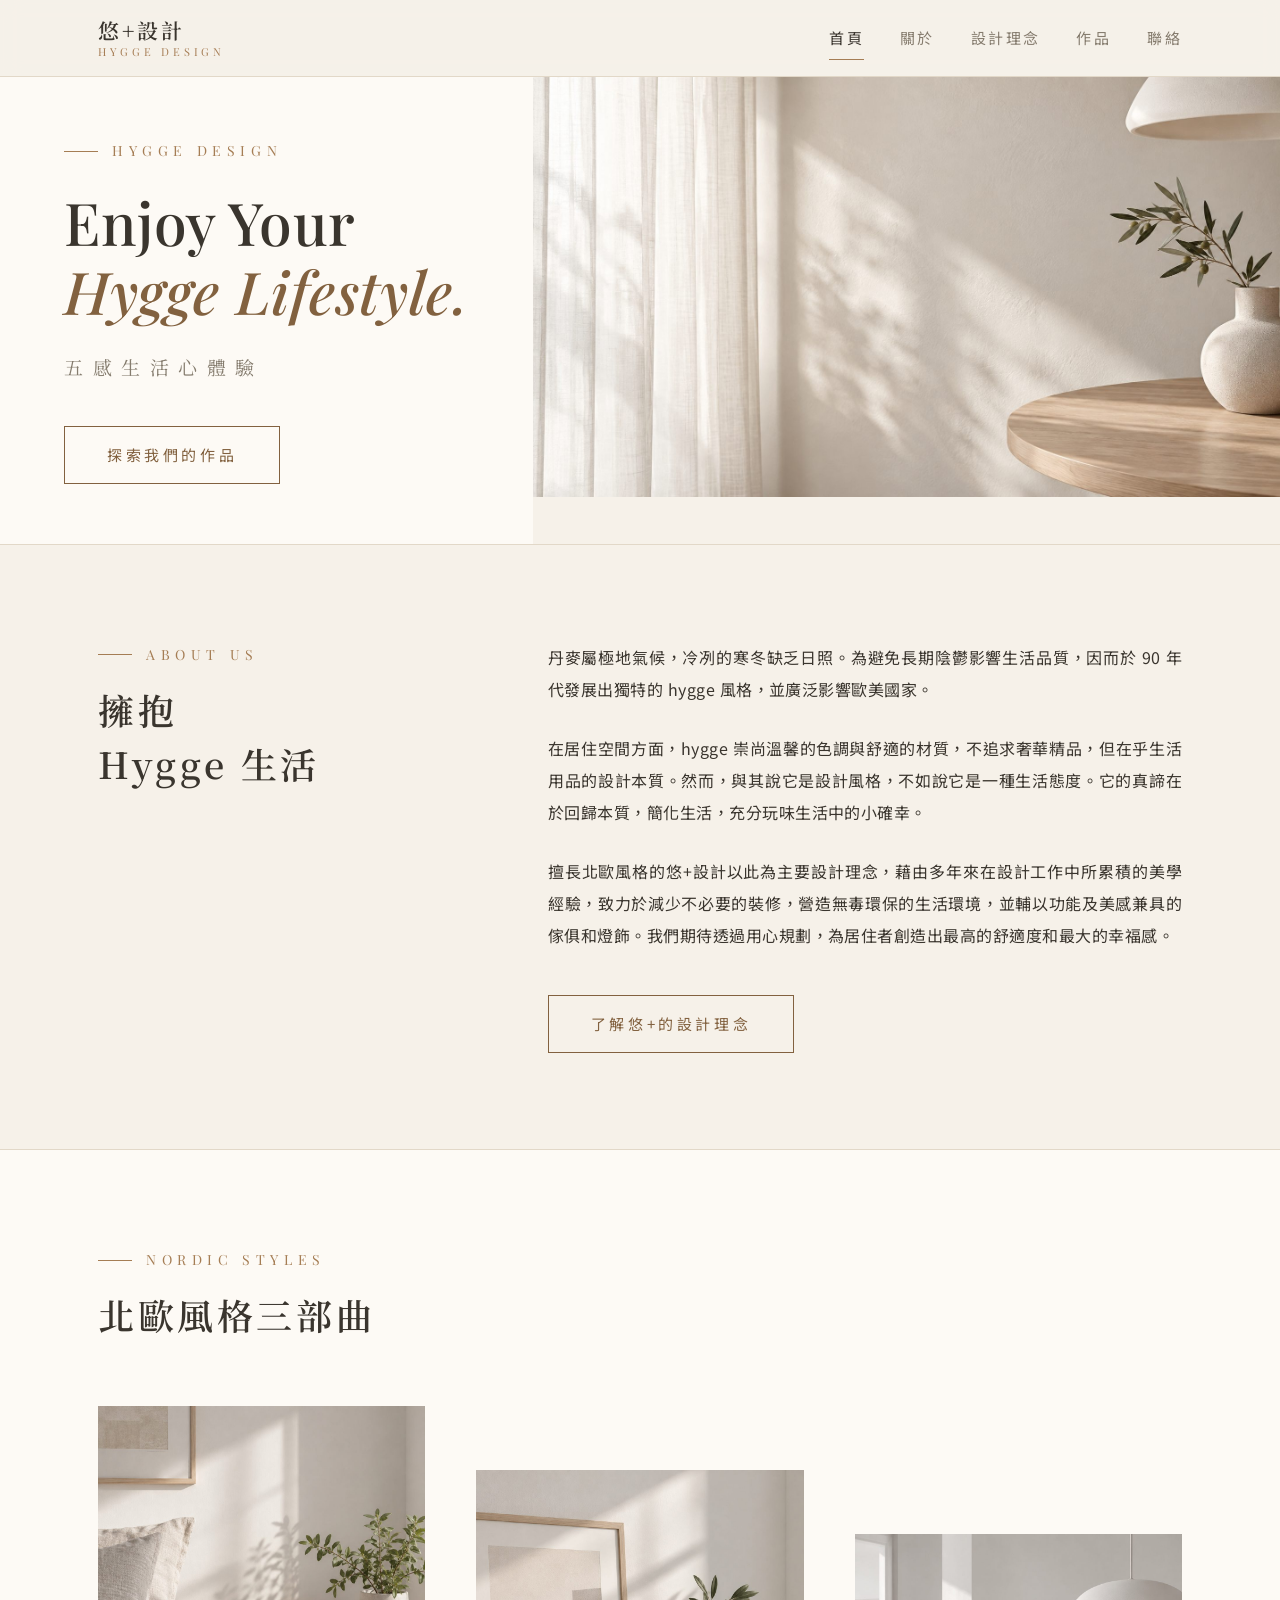
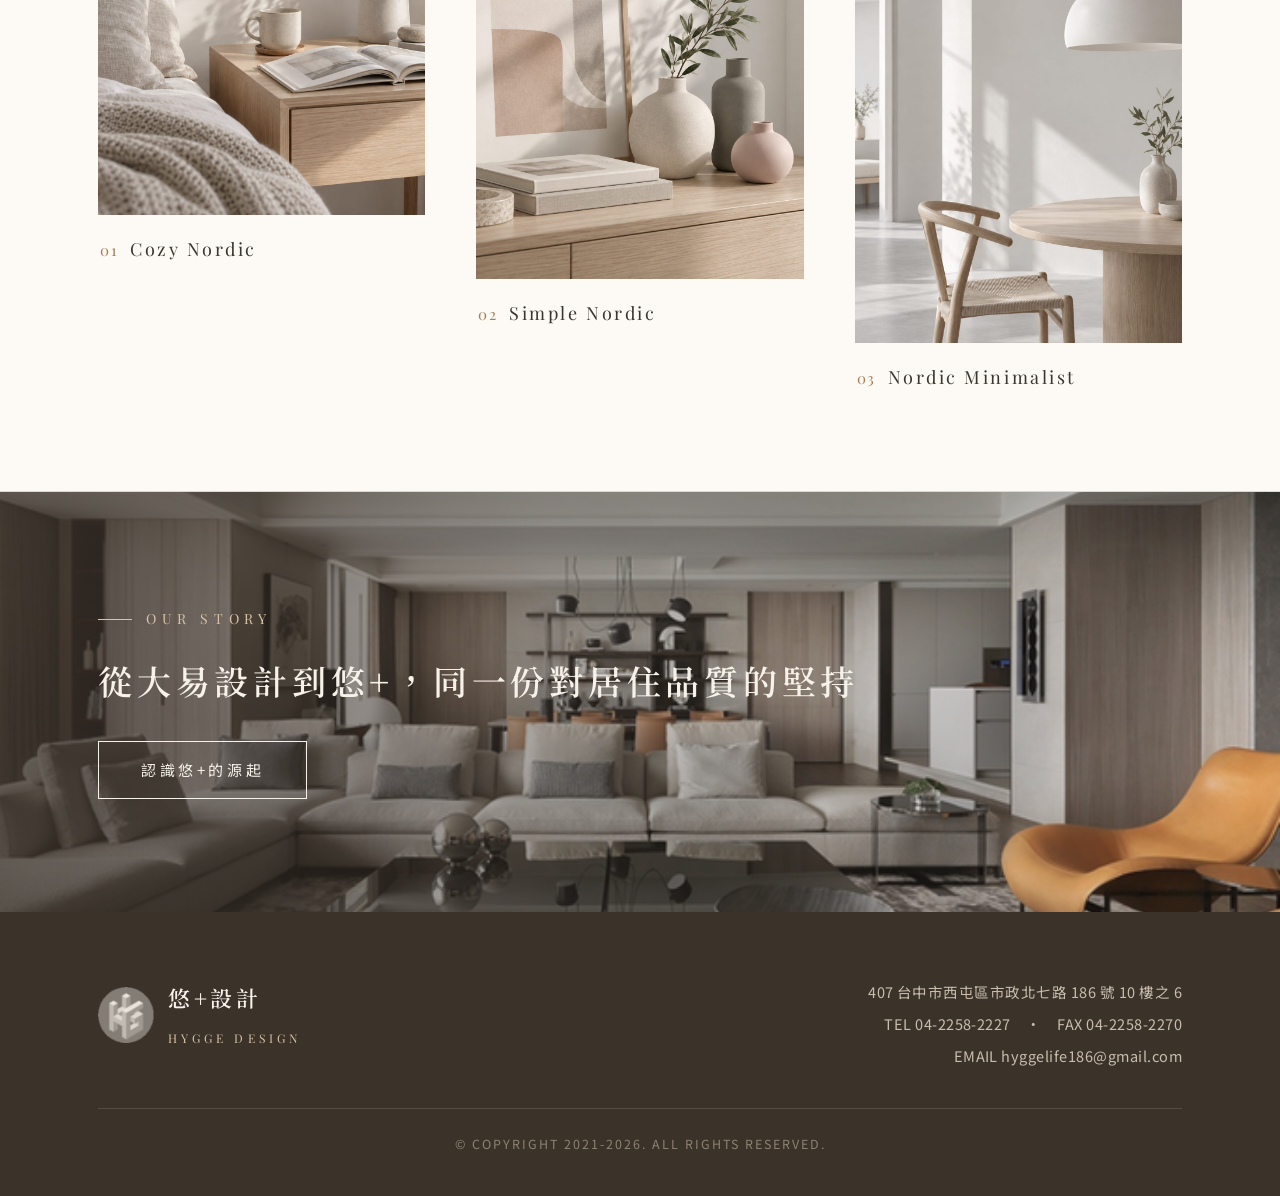
==== commit f3552de8: "Add the HG logo to the footer, warm-toned The favicon's logo mark joins the footer brand lockup: 56p" ====
--- a/index.html
+++ b/index.html
@@ -97,7 +97,7 @@
 <footer class="site-footer">
   <div class="container">
     <div class="cols">
-      <div class="brandline">悠+設計<span>Hygge Design</span></div>
+      <div class="brandline"><img class="footer-logo" src="/assets/img/logo.png" alt=""><div>悠+設計<span>Hygge Design</span></div></div>
       <div class="info">
         407 台中市西屯區市政北七路 186 號 10 樓之 6<br>
         TEL <a href="tel:0422582227">04-2258-2227</a>　·　FAX 04-2258-2270<br>
--- a/assets/style.css
+++ b/assets/style.css
@@ -26,6 +26,11 @@
 }
 img { max-width: 100%; display: block; }
 a { color: inherit; text-decoration: none; }
+/* pretty＝避免段落最後一行只剩一兩個字；balance＝置中短句各行長度分勻。
+   舊瀏覽器不認識就直接忽略，無副作用 */
+p { text-wrap: pretty; }
+.center p, .section-title, .teaser h2, .hero-copy .tag { text-wrap: balance; }
+.clause { display: inline-block; }
 .container { max-width: 1140px; margin: 0 auto; padding: 0 28px; }
 .narrow { max-width: 780px; }
 
@@ -193,7 +198,10 @@
   display: grid; grid-template-columns: 1fr auto; gap: 28px; align-items: start;
   padding-bottom: 36px; border-bottom: 1px solid #f6f1e922; margin-bottom: 22px;
 }
-.site-footer .brandline { font-family: var(--serif-tc); font-size: 22px; font-weight: 600; letter-spacing: 0.16em; color: #f6f1e9; }
+.site-footer .brandline { font-family: var(--serif-tc); font-size: 22px; font-weight: 600; letter-spacing: 0.16em; color: #f6f1e9; display: flex; align-items: flex-start; gap: 14px; }
+/* logo 與整個雙行文字區塊等高：margin-top 跳過字頂上方的半行距（11px），
+   56px 高度讓下緣落在 HYGGE DESIGN 底線附近，整組成為一個對齊的方塊 */
+.site-footer .footer-logo { width: 56px; height: 56px; margin-top: 11px; }
 .site-footer .brandline span { display: block; font-family: var(--serif); font-size: 12px; font-weight: 400; letter-spacing: 0.34em; color: #d8c3a5; text-transform: uppercase; margin-top: 6px; }
 .site-footer .info { font-size: 14.5px; line-height: 2.2; text-align: right; }
 .site-footer a:hover { color: #f6f1e9; }
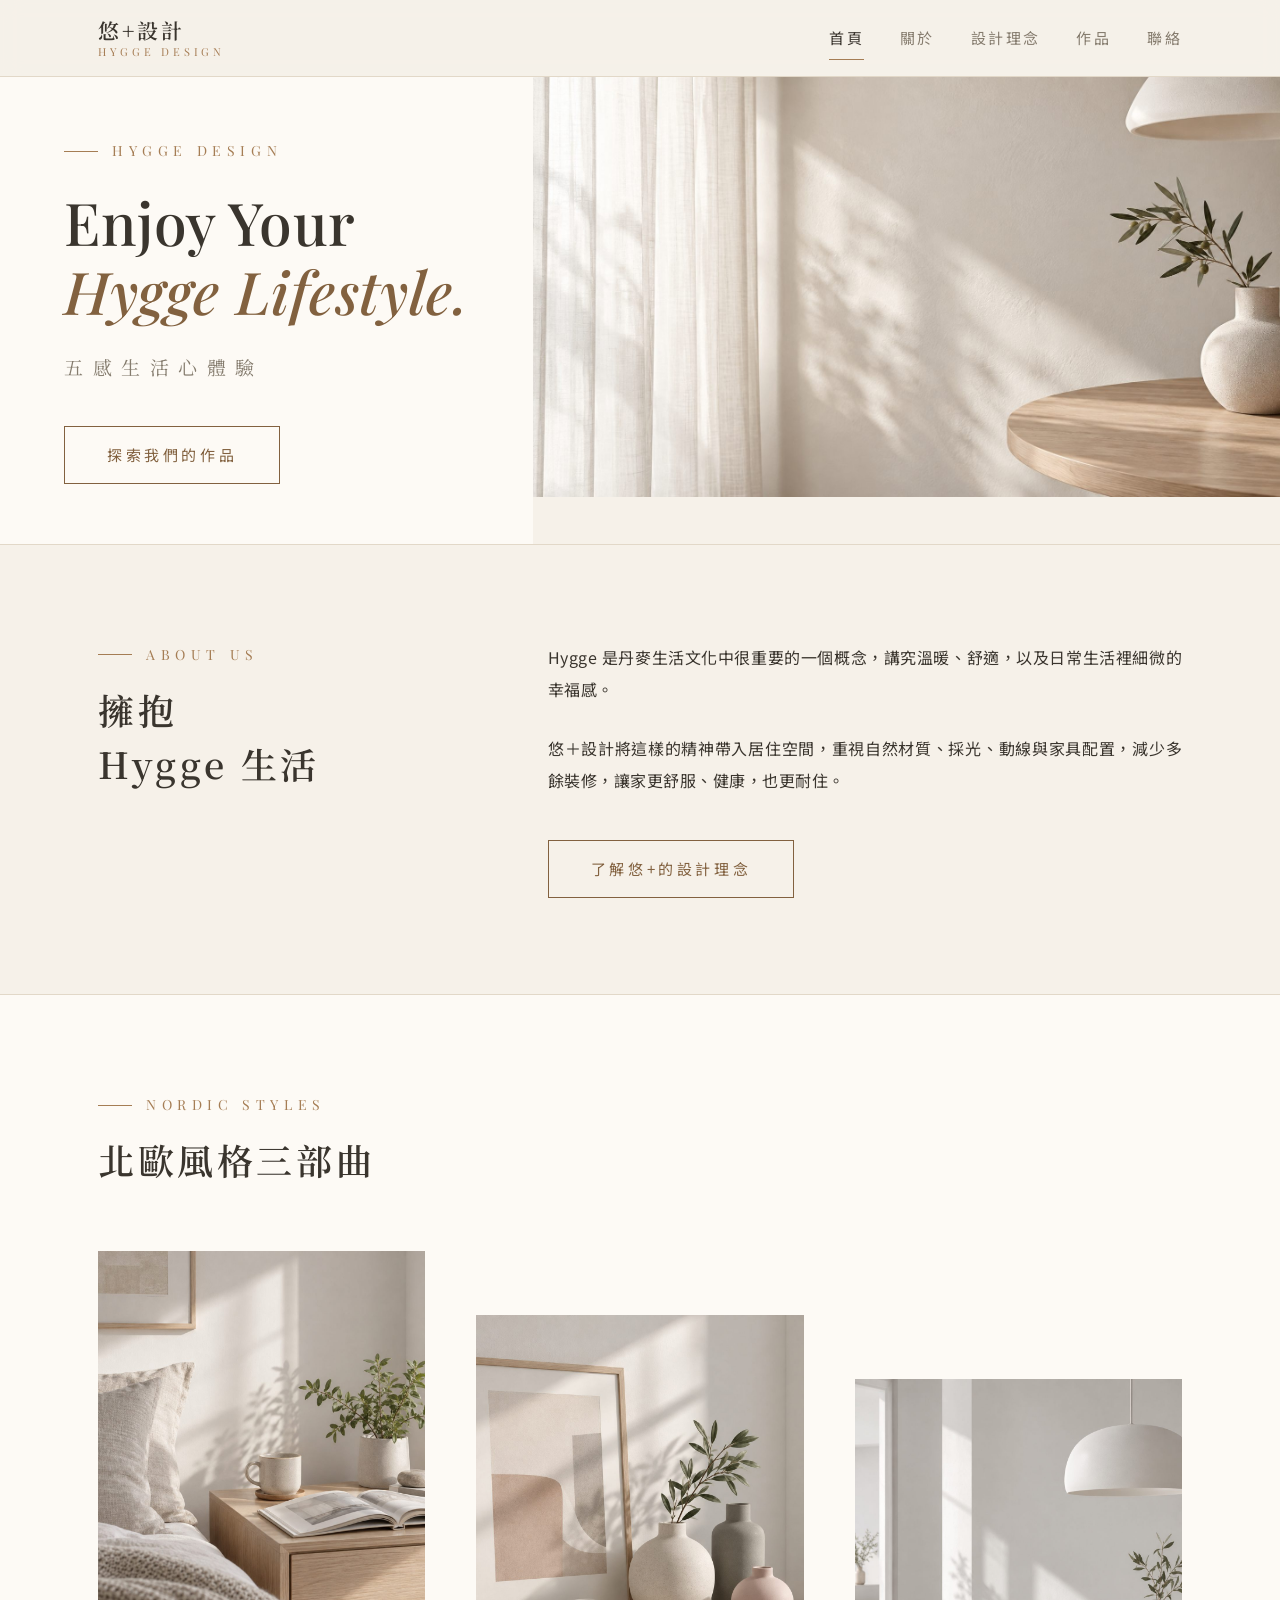
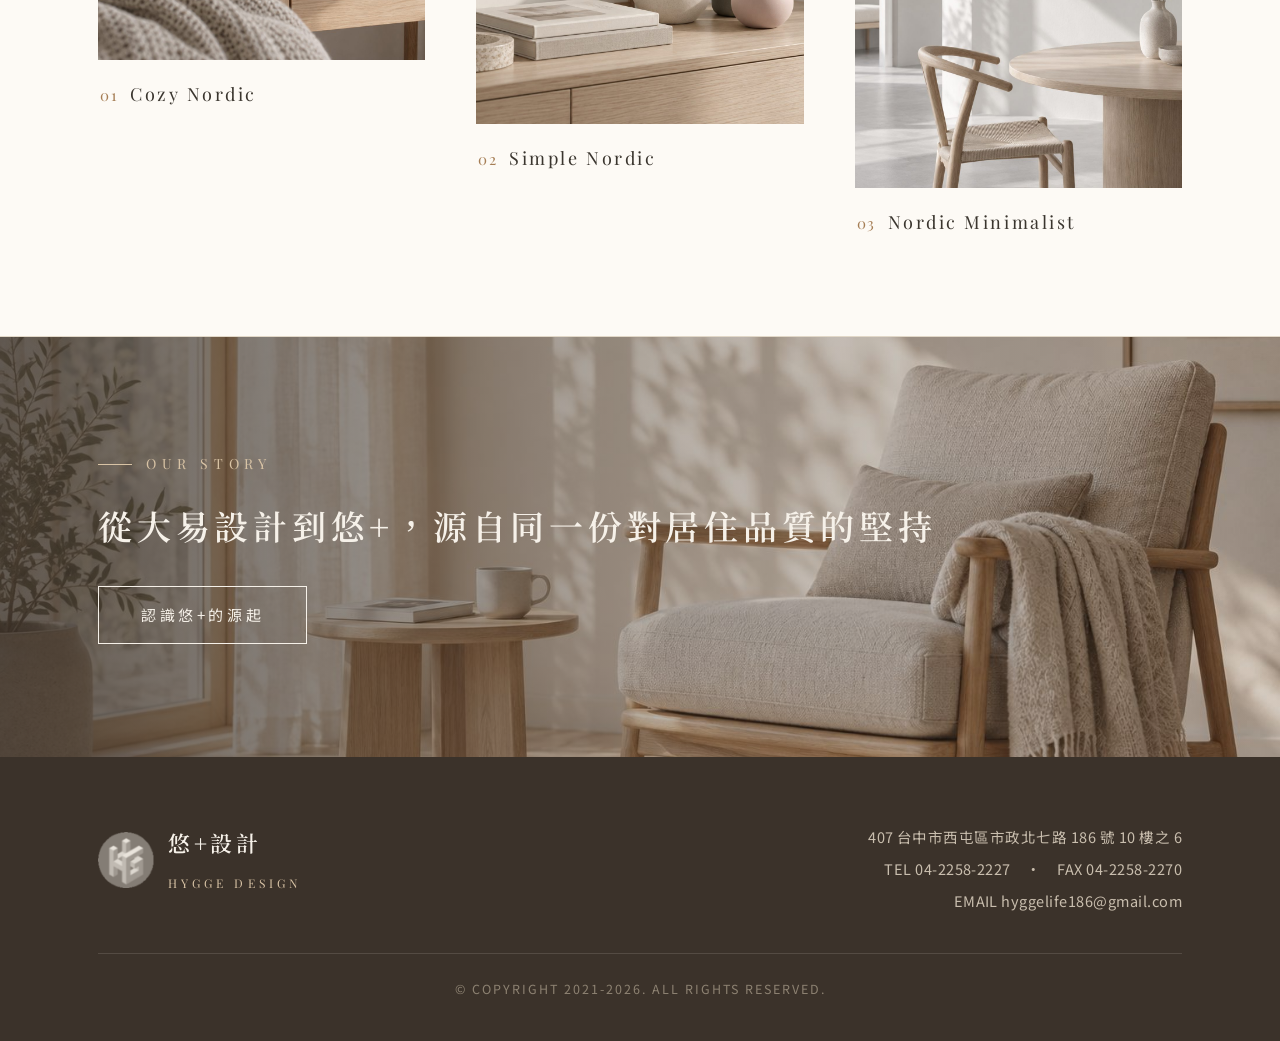
==== commit 47ebfd7b: "Content pass by Phyllis: rewritten copy and new case photos Reworked the about/hygge/home copy into " ====
--- a/index.html
+++ b/index.html
@@ -55,9 +55,8 @@
     </div>
     <div>
       <div class="prose">
-        <p>丹麥屬極地氣候，冷冽的寒冬缺乏日照。為避免長期陰鬱影響生活品質，因而於 90 年代發展出獨特的 hygge 風格，並廣泛影響歐美國家。</p>
-        <p>在居住空間方面，hygge 崇尚溫馨的色調與舒適的材質，不追求奢華精品，但在乎生活用品的設計本質。然而，與其說它是設計風格，不如說它是一種生活態度。它的真諦在於回歸本質，簡化生活，充分玩味生活中的小確幸。</p>
-        <p>擅長北歐風格的悠+設計以此為主要設計理念，藉由多年來在設計工作中所累積的美學經驗，致力於減少不必要的裝修，營造無毒環保的生活環境，並輔以功能及美感兼具的傢俱和燈飾。我們期待透過用心規劃，為居住者創造出最高的舒適度和最大的幸福感。</p>
+        <p>Hygge 是丹麥生活文化中很重要的一個概念，講究溫暖、舒適，以及日常生活裡細微的幸福感。</p>
+        <p>悠＋設計將這樣的精神帶入居住空間，重視自然材質、採光、動線與家具配置，減少多餘裝修，讓家更舒服、健康，也更耐住。</p>
       </div>
       <div class="btn-row"><a class="btn" href="/hygge.html">了解悠+的設計理念</a></div>
     </div>
@@ -86,10 +85,10 @@
 </section>
 
 <section class="teaser">
-  <img src="/assets/img/about-2.png" alt="" loading="lazy">
+  <img src="/assets/img/philosophy.jpg" alt="" loading="lazy">
   <div class="container">
     <div class="eyebrow">Our Story</div>
-    <h2>從大易設計到悠+，同一份對居住品質的堅持</h2>
+    <h2>從大易設計到悠+，源自同一份對居住品質的堅持</h2>
     <a class="btn" href="/about.html">認識悠+的源起</a>
   </div>
 </section>
